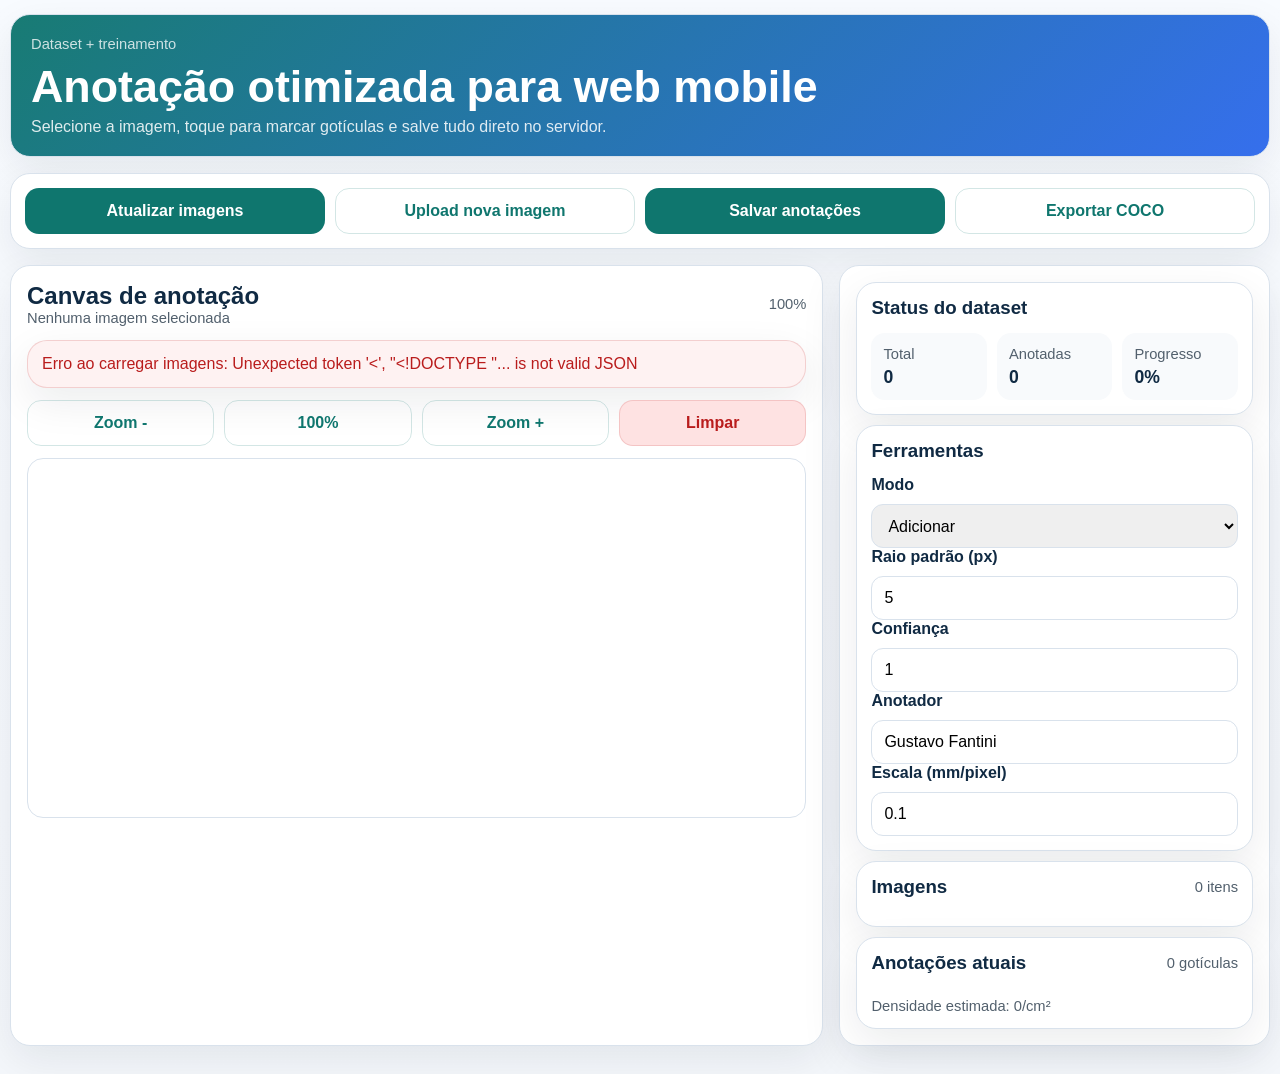
==== app/static/annotation.html @ 4b47e887 "chore: preparar siopa para deploy web mobile" ====
<!DOCTYPE html>
<html lang="pt-BR">
<head>
    <meta charset="UTF-8">
    <meta name="viewport" content="width=device-width, initial-scale=1, viewport-fit=cover">
    <meta name="theme-color" content="#0f766e">
    <title>Anotação de Dataset | SIOPA</title>
    <style>
        :root { --bg:#f4f7fb; --card:#fff; --line:#d9e2ec; --text:#102a43; --muted:#52606d; --primary:#0f766e; --accent:#2563eb; --ok:#166534; --bad:#b91c1c; }
        * { box-sizing:border-box; }
        body { margin:0; font-family:"Segoe UI",sans-serif; color:var(--text); background:linear-gradient(180deg,#f8fbff 0,var(--bg) 100%); }
        button,input,select,textarea { font:inherit; }
        .shell { width:min(1280px,calc(100% - 20px)); margin:0 auto; padding:14px 0 28px; }
        .hero,.toolbar,.viewer,.side,.card,.modal-card,.msg { background:var(--card); border:1px solid var(--line); border-radius:20px; box-shadow:0 14px 40px rgba(15,23,42,.08); }
        .hero { padding:20px; background:linear-gradient(135deg,rgba(15,118,110,.96),rgba(37,99,235,.92)); color:#fff; }
        .hero h1 { margin:8px 0 6px; font-size:clamp(1.8rem,4vw,2.8rem); }
        .hero p { margin:0; color:rgba(255,255,255,.86); }
        .toolbar { margin-top:16px; padding:14px; display:grid; gap:10px; grid-template-columns:repeat(auto-fit,minmax(150px,1fr)); }
        .layout { display:grid; gap:16px; grid-template-columns:minmax(0,1.7fr) minmax(320px,.9fr); margin-top:16px; }
        .viewer,.side { padding:16px; }
        .btn { min-height:46px; padding:11px 14px; border-radius:14px; border:1px solid transparent; cursor:pointer; font-weight:700; display:inline-flex; justify-content:center; align-items:center; }
        .primary { background:var(--primary); color:#fff; } .ghost { background:transparent; color:var(--primary); border-color:rgba(15,118,110,.18); } .danger { background:#fee2e2; color:var(--bad); border-color:rgba(185,28,28,.15); }
        .toolbar .btn { width:100%; }
        .heading { display:flex; justify-content:space-between; gap:10px; align-items:center; margin-bottom:14px; flex-wrap:wrap; }
        .heading h2,.card h3 { margin:0; }
        .hint { color:var(--muted); font-size:.92rem; }
        .canvas-wrap { width:100%; overflow:auto; border-radius:16px; border:1px solid var(--line); background:#fff; min-height:360px; display:flex; justify-content:center; align-items:flex-start; }
        canvas { display:block; max-width:none; touch-action:none; }
        .zoombar,.stats,.field,.images,.ann-list,.stack { display:grid; gap:10px; }
        .zoombar { grid-template-columns:repeat(4,minmax(0,1fr)); margin-bottom:12px; }
        .field label { font-weight:700; }
        .field input,.field select,.field textarea { width:100%; min-height:44px; padding:10px 12px; border-radius:12px; border:1px solid var(--line); }
        textarea { min-height:90px; resize:vertical; }
        .card { padding:14px; }
        .stats { grid-template-columns:repeat(3,minmax(0,1fr)); }
        .stat { padding:12px; border-radius:14px; background:#f8fafc; }
        .stat strong { display:block; font-size:1.1rem; margin-top:4px; }
        .images,.ann-list { max-height:260px; overflow:auto; }
        .row { padding:12px; border-radius:14px; background:#f8fafc; cursor:pointer; border:1px solid transparent; }
        .row.active { border-color:rgba(37,99,235,.28); background:#eff6ff; }
        .msg { display:none; margin-bottom:12px; padding:14px; }
        .msg.success { display:block; background:#f0fdf4; color:var(--ok); border-color:rgba(22,101,52,.16); }
        .msg.error { display:block; background:#fef2f2; color:var(--bad); border-color:rgba(185,28,28,.16); }
        .modal { position:fixed; inset:0; background:rgba(15,23,42,.45); display:none; align-items:center; justify-content:center; padding:16px; }
        .modal.open { display:flex; }
        .modal-card { width:min(520px,100%); padding:18px; }
        @media (max-width:980px) { .layout { grid-template-columns:1fr; } .stats { grid-template-columns:1fr 1fr; } }
        @media (max-width:640px) { .shell { width:min(100% - 12px,100%); } .stats,.zoombar { grid-template-columns:1fr 1fr; } .viewer,.side,.toolbar,.hero { border-radius:16px; } }
    </style>
</head>
<body>
    <main class="shell">
        <section class="hero">
            <span class="hint" style="color:rgba(255,255,255,.78)">Dataset + treinamento</span>
            <h1>Anotação otimizada para web mobile</h1>
            <p>Selecione a imagem, toque para marcar gotículas e salve tudo direto no servidor.</p>
        </section>

        <section class="toolbar">
            <button class="btn primary" type="button" id="reloadImagesBtn">Atualizar imagens</button>
            <button class="btn ghost" type="button" id="openUploadBtn">Upload nova imagem</button>
            <button class="btn primary" type="button" id="saveBtn">Salvar anotações</button>
            <button class="btn ghost" type="button" id="exportBtn">Exportar COCO</button>
        </section>

        <div class="layout">
            <section class="viewer">
                <div class="heading">
                    <div><h2>Canvas de anotação</h2><div class="hint" id="imageInfo">Nenhuma imagem selecionada</div></div>
                    <div class="hint" id="zoomLabel">100%</div>
                </div>
                <div id="messageBox" class="msg"></div>
                <div class="zoombar">
                    <button class="btn ghost" type="button" id="zoomOutBtn">Zoom -</button>
                    <button class="btn ghost" type="button" id="zoomResetBtn">100%</button>
                    <button class="btn ghost" type="button" id="zoomInBtn">Zoom +</button>
                    <button class="btn danger" type="button" id="clearBtn">Limpar</button>
                </div>
                <div class="canvas-wrap" id="canvasWrap">
                    <canvas id="annotationCanvas"></canvas>
                </div>
            </section>

            <aside class="side stack">
                <section class="card">
                    <div class="heading"><h3>Status do dataset</h3></div>
                    <div class="stats">
                        <div class="stat"><span class="hint">Total</span><strong id="totalImages">0</strong></div>
                        <div class="stat"><span class="hint">Anotadas</span><strong id="annotatedImages">0</strong></div>
                        <div class="stat"><span class="hint">Progresso</span><strong id="progressText">0%</strong></div>
                    </div>
                </section>

                <section class="card">
                    <div class="heading"><h3>Ferramentas</h3></div>
                    <div class="field"><label for="annotationMode">Modo</label><select id="annotationMode"><option value="add">Adicionar</option><option value="select">Selecionar</option><option value="delete">Excluir</option></select></div>
                    <div class="field"><label for="defaultRadius">Raio padrão (px)</label><input id="defaultRadius" type="number" min="1" max="50" value="5"></div>
                    <div class="field"><label for="confidenceValue">Confiança</label><input id="confidenceValue" type="number" min="0.1" max="1" step="0.1" value="1"></div>
                    <div class="field"><label for="annotatorName">Anotador</label><input id="annotatorName" type="text" value="Gustavo Fantini"></div>
                    <div class="field"><label for="pixelScale">Escala (mm/pixel)</label><input id="pixelScale" type="number" min="0.01" step="0.01" value="0.1"></div>
                </section>

                <section class="card">
                    <div class="heading"><h3>Imagens</h3><span class="hint" id="selectedImageCount">0 itens</span></div>
                    <div class="images" id="imageList"></div>
                </section>

                <section class="card">
                    <div class="heading"><h3>Anotações atuais</h3><span class="hint" id="annotationCount">0 gotículas</span></div>
                    <div class="ann-list" id="annotationList"></div>
                    <div class="hint" id="densityText" style="margin-top:10px">Densidade estimada: 0/cm²</div>
                </section>
            </aside>
        </div>
    </main>

    <div class="modal" id="uploadModal">
        <div class="modal-card">
            <div class="heading"><h3>Upload de imagem</h3><button class="btn ghost" type="button" id="closeUploadBtn">Fechar</button></div>
            <div class="field"><label for="uploadFile">Arquivo</label><input id="uploadFile" type="file" accept="image/*"></div>
            <div class="field"><label for="originalFilename">Nome original</label><input id="originalFilename" type="text" placeholder="Nome do arquivo"></div>
            <div class="field"><label for="uploadNotes">Notas</label><textarea id="uploadNotes" placeholder="Informações sobre a captura"></textarea></div>
            <div class="toolbar" style="margin-top:14px"><button class="btn primary" type="button" id="confirmUploadBtn">Enviar</button></div>
        </div>
    </div>

    <script>
        const appBase = window.location.pathname.replace(/\/static\/.*$/, '').replace(/\/$/, '');
        const apiBase = `${appBase}/api/v1`;
        const canvas = document.getElementById('annotationCanvas');
        const ctx = canvas.getContext('2d');
        const imageInfo = document.getElementById('imageInfo');
        const zoomLabel = document.getElementById('zoomLabel');
        const messageBox = document.getElementById('messageBox');
        const uploadModal = document.getElementById('uploadModal');
        const state = { images: [], currentImage: null, imageBitmap: null, annotations: [], scale: 1, selectedId: null };

        function showMessage(text, type='success') { messageBox.textContent = text; messageBox.className = `msg ${type}`; }
        function clearMessage() { messageBox.textContent = ''; messageBox.className = 'msg'; }
        async function fetchJson(url, options) { const response = await fetch(url, options); const data = await response.json(); if (!response.ok) throw new Error(data.detail || data.message || 'Falha na requisição'); return data; }
        function setZoom(value) { state.scale = Math.max(0.4, Math.min(4, value)); canvas.style.width = `${canvas.width * state.scale}px`; canvas.style.height = `${canvas.height * state.scale}px`; zoomLabel.textContent = `${Math.round(state.scale * 100)}%`; }
        function getCanvasPoint(event) { const rect = canvas.getBoundingClientRect(); return { x: ((event.clientX - rect.left) / rect.width) * canvas.width, y: ((event.clientY - rect.top) / rect.height) * canvas.height }; }
        function annotationAt(x, y) { return state.annotations.find((ann) => Math.hypot(ann.x - x, ann.y - y) <= ann.radius); }
        function renderStats() {
            const total = state.images.length;
            const annotated = state.images.filter((img) => img.is_annotated).length;
            const progress = total ? Math.round((annotated / total) * 100) : 0;
            document.getElementById('totalImages').textContent = total;
            document.getElementById('annotatedImages').textContent = annotated;
            document.getElementById('progressText').textContent = `${progress}%`;
            document.getElementById('selectedImageCount').textContent = `${total} itens`;
        }
        function renderImageList() {
            const list = document.getElementById('imageList');
            if (!state.images.length) { list.innerHTML = '<div class="row">Nenhuma imagem disponível.</div>'; return; }
            list.innerHTML = state.images.map((img) => `
                <div class="row ${state.currentImage?.id === img.id ? 'active' : ''}" data-id="${img.id}">
                    <strong>${img.original_filename}</strong>
                    <div class="hint">${img.size} • ${img.annotation_count || 0} gotículas • ${img.is_annotated ? 'anotada' : 'pendente'}</div>
                </div>`).join('');
            list.querySelectorAll('[data-id]').forEach((item) => item.addEventListener('click', () => selectImage(Number(item.dataset.id))));
        }
        function renderAnnotationList() {
            const list = document.getElementById('annotationList');
            document.getElementById('annotationCount').textContent = `${state.annotations.length} gotículas`;
            if (!state.annotations.length) { list.innerHTML = '<div class="row">Nenhuma anotação.</div>'; document.getElementById('densityText').textContent = 'Densidade estimada: 0/cm²'; return; }
            list.innerHTML = state.annotations.map((ann, index) => `
                <div class="row ${state.selectedId === ann.id ? 'active' : ''}" data-ann="${ann.id}">
                    <strong>Gotícula ${index + 1}</strong>
                    <div class="hint">(${Math.round(ann.x)}, ${Math.round(ann.y)}) • raio ${ann.radius}px • ${Math.round((ann.confidence || 1) * 100)}%</div>
                </div>`).join('');
            list.querySelectorAll('[data-ann]').forEach((item) => item.addEventListener('click', () => { state.selectedId = Number(item.dataset.ann); renderAnnotationList(); renderCanvas(); }));
            if (state.currentImage) {
                const scale = parseFloat(document.getElementById('pixelScale').value || '0.1');
                const areaCm2 = (state.currentImage.image_width * state.currentImage.image_height * scale * scale) / 100;
                const density = areaCm2 > 0 ? (state.annotations.length / areaCm2).toFixed(1) : '0.0';
                document.getElementById('densityText').textContent = `Densidade estimada: ${density}/cm²`;
            }
        }
        function renderCanvas() {
            ctx.clearRect(0, 0, canvas.width, canvas.height);
            if (!state.imageBitmap) return;
            ctx.drawImage(state.imageBitmap, 0, 0, canvas.width, canvas.height);
            state.annotations.forEach((ann, index) => {
                ctx.beginPath(); ctx.arc(ann.x, ann.y, ann.radius, 0, Math.PI * 2);
                ctx.strokeStyle = state.selectedId === ann.id ? '#f59e0b' : '#0f766e';
                ctx.lineWidth = state.selectedId === ann.id ? 3 : 2; ctx.stroke();
                ctx.beginPath(); ctx.arc(ann.x, ann.y, 2, 0, Math.PI * 2); ctx.fillStyle = ctx.strokeStyle; ctx.fill();
                ctx.fillStyle = '#102a43'; ctx.font = '12px Segoe UI'; ctx.fillText(String(index + 1), ann.x + ann.radius + 4, ann.y - 4);
            });
        }
        async function loadImages() {
            try {
                clearMessage();
                const data = await fetchJson(`${apiBase}/dataset/images`);
                state.images = data.images || [];
                renderImageList();
                renderStats();
            } catch (error) {
                showMessage(`Erro ao carregar imagens: ${error.message}`, 'error');
            }
        }
        async function selectImage(imageId) {
            try {
                clearMessage();
                state.currentImage = state.images.find((img) => img.id === imageId) || null;
                if (!state.currentImage) return;
                imageInfo.textContent = `${state.currentImage.original_filename} • ${state.currentImage.size}`;
                const image = new Image();
                image.onload = async () => {
                    state.imageBitmap = image;
                    canvas.width = image.width;
                    canvas.height = image.height;
                    setZoom(Math.min(1, (document.getElementById('canvasWrap').clientWidth - 12) / image.width || 1));
                    renderCanvas();
                };
                image.src = state.currentImage.file_url ? `${appBase}${state.currentImage.file_url}` : `${apiBase}/dataset/image/${imageId}`;
                const annData = await fetchJson(`${apiBase}/dataset/image/${imageId}/annotations`);
                state.annotations = (annData.annotations || []).map((ann) => ({ ...ann, id: ann.id || Date.now() + Math.random() }));
                state.selectedId = null;
                renderImageList();
                renderAnnotationList();
                renderCanvas();
            } catch (error) {
                showMessage(`Erro ao carregar imagem: ${error.message}`, 'error');
            }
        }
        function addAnnotation(x, y) {
            const radius = Number(document.getElementById('defaultRadius').value || 5);
            const confidence = Number(document.getElementById('confidenceValue').value || 1);
            state.annotations.push({ id: Date.now() + Math.random(), x, y, radius, confidence });
            renderAnnotationList();
            renderCanvas();
        }
        function clearAnnotations() { state.annotations = []; state.selectedId = null; renderAnnotationList(); renderCanvas(); }
        async function saveAnnotations() {
            if (!state.currentImage) { showMessage('Selecione uma imagem antes de salvar.', 'error'); return; }
            try {
                const annotator = encodeURIComponent(document.getElementById('annotatorName').value || 'system');
                const scale = parseFloat(document.getElementById('pixelScale').value || '0.1');
                const body = state.annotations.map((ann) => ({ x: ann.x, y: ann.y, radius: ann.radius, confidence: ann.confidence, diameter_mm: ann.radius * 2 * scale }));
                await fetchJson(`${apiBase}/dataset/image/${state.currentImage.id}/annotations?annotated_by=${annotator}`, { method:'POST', headers:{ 'Content-Type':'application/json' }, body:JSON.stringify(body) });
                showMessage('Anotações salvas com sucesso.');
                await loadImages();
                await selectImage(state.currentImage.id);
            } catch (error) {
                showMessage(`Erro ao salvar anotações: ${error.message}`, 'error');
            }
        }
        async function exportDataset() {
            try {
                const data = await fetchJson(`${apiBase}/dataset/export?format=coco`);
                const blob = new Blob([JSON.stringify(data, null, 2)], { type:'application/json' });
                const url = URL.createObjectURL(blob);
                const link = document.createElement('a');
                link.href = url; link.download = 'dataset_coco.json'; link.click(); URL.revokeObjectURL(url);
            } catch (error) {
                showMessage(`Erro ao exportar dataset: ${error.message}`, 'error');
            }
        }
        function handleCanvasPointer(event) {
            if (!state.currentImage || !state.imageBitmap) return;
            const mode = document.getElementById('annotationMode').value;
            const point = getCanvasPoint(event);
            const target = annotationAt(point.x, point.y);
            if (mode === 'add') addAnnotation(point.x, point.y);
            else if (mode === 'delete' && target) { state.annotations = state.annotations.filter((ann) => ann.id !== target.id); if (state.selectedId === target.id) state.selectedId = null; renderAnnotationList(); renderCanvas(); }
            else if (mode === 'select') { state.selectedId = target ? target.id : null; renderAnnotationList(); renderCanvas(); }
        }
        function openUploadModal() { uploadModal.classList.add('open'); }
        function closeUploadModal() { uploadModal.classList.remove('open'); }
        async function performUpload() {
            try {
                const file = document.getElementById('uploadFile').files[0];
                if (!file) { showMessage('Selecione um arquivo para upload.', 'error'); return; }
                const formData = new FormData();
                formData.append('file', file);
                formData.append('original_filename', document.getElementById('originalFilename').value || file.name);
                formData.append('notes', document.getElementById('uploadNotes').value);
                formData.append('uploaded_by', document.getElementById('annotatorName').value || 'system');
                await fetchJson(`${apiBase}/dataset/upload`, { method:'POST', body:formData });
                closeUploadModal();
                showMessage('Imagem enviada com sucesso.');
                await loadImages();
            } catch (error) {
                showMessage(`Erro no upload: ${error.message}`, 'error');
            }
        }

        canvas.addEventListener('pointerdown', handleCanvasPointer);
        document.getElementById('reloadImagesBtn').addEventListener('click', loadImages);
        document.getElementById('saveBtn').addEventListener('click', saveAnnotations);
        document.getElementById('exportBtn').addEventListener('click', exportDataset);
        document.getElementById('openUploadBtn').addEventListener('click', openUploadModal);
        document.getElementById('closeUploadBtn').addEventListener('click', closeUploadModal);
        document.getElementById('confirmUploadBtn').addEventListener('click', performUpload);
        document.getElementById('zoomOutBtn').addEventListener('click', () => setZoom(state.scale / 1.2));
        document.getElementById('zoomResetBtn').addEventListener('click', () => setZoom(1));
        document.getElementById('zoomInBtn').addEventListener('click', () => setZoom(state.scale * 1.2));
        document.getElementById('clearBtn').addEventListener('click', clearAnnotations);
        loadImages();
    </script>
</body>
</html>
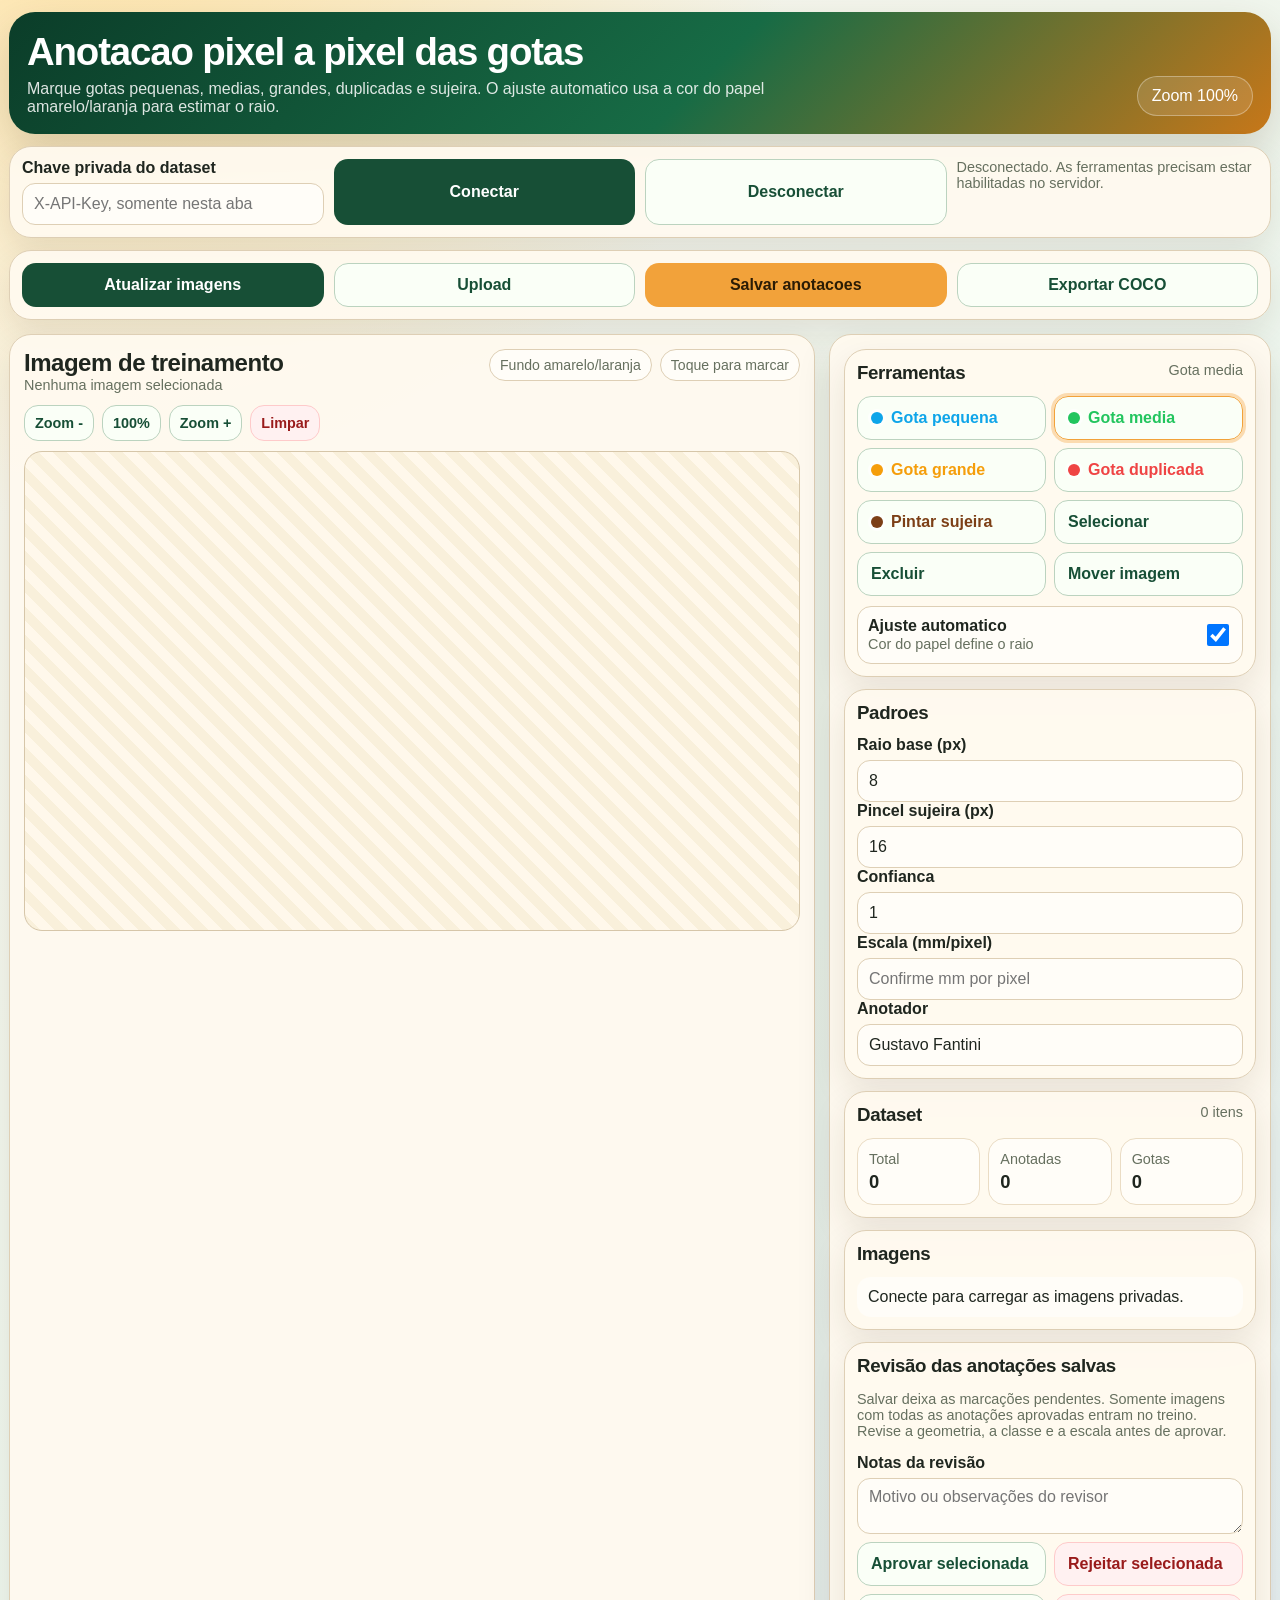
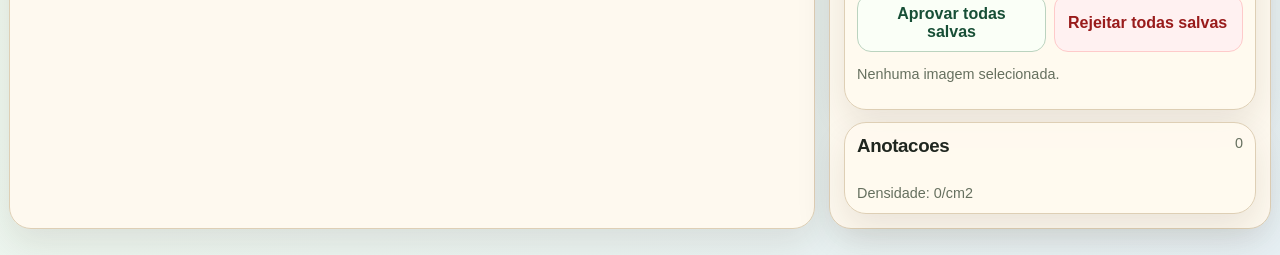
==== commit 16628c75: "feat: implement Android offline analysis and environmental sync Add a shared local image engine, exp" ====
--- a/app/static/annotation.html
+++ b/app/static/annotation.html
@@ -1,304 +1,316 @@
-<!DOCTYPE html>
+﻿<!DOCTYPE html>
 <html lang="pt-BR">
 <head>
-    <meta charset="UTF-8">
-    <meta name="viewport" content="width=device-width, initial-scale=1, viewport-fit=cover">
-    <meta name="theme-color" content="#0f766e">
-    <title>Anotação de Dataset | SIOPA</title>
-    <style>
-        :root { --bg:#f4f7fb; --card:#fff; --line:#d9e2ec; --text:#102a43; --muted:#52606d; --primary:#0f766e; --accent:#2563eb; --ok:#166534; --bad:#b91c1c; }
-        * { box-sizing:border-box; }
-        body { margin:0; font-family:"Segoe UI",sans-serif; color:var(--text); background:linear-gradient(180deg,#f8fbff 0,var(--bg) 100%); }
-        button,input,select,textarea { font:inherit; }
-        .shell { width:min(1280px,calc(100% - 20px)); margin:0 auto; padding:14px 0 28px; }
-        .hero,.toolbar,.viewer,.side,.card,.modal-card,.msg { background:var(--card); border:1px solid var(--line); border-radius:20px; box-shadow:0 14px 40px rgba(15,23,42,.08); }
-        .hero { padding:20px; background:linear-gradient(135deg,rgba(15,118,110,.96),rgba(37,99,235,.92)); color:#fff; }
-        .hero h1 { margin:8px 0 6px; font-size:clamp(1.8rem,4vw,2.8rem); }
-        .hero p { margin:0; color:rgba(255,255,255,.86); }
-        .toolbar { margin-top:16px; padding:14px; display:grid; gap:10px; grid-template-columns:repeat(auto-fit,minmax(150px,1fr)); }
-        .layout { display:grid; gap:16px; grid-template-columns:minmax(0,1.7fr) minmax(320px,.9fr); margin-top:16px; }
-        .viewer,.side { padding:16px; }
-        .btn { min-height:46px; padding:11px 14px; border-radius:14px; border:1px solid transparent; cursor:pointer; font-weight:700; display:inline-flex; justify-content:center; align-items:center; }
-        .primary { background:var(--primary); color:#fff; } .ghost { background:transparent; color:var(--primary); border-color:rgba(15,118,110,.18); } .danger { background:#fee2e2; color:var(--bad); border-color:rgba(185,28,28,.15); }
-        .toolbar .btn { width:100%; }
-        .heading { display:flex; justify-content:space-between; gap:10px; align-items:center; margin-bottom:14px; flex-wrap:wrap; }
-        .heading h2,.card h3 { margin:0; }
-        .hint { color:var(--muted); font-size:.92rem; }
-        .canvas-wrap { width:100%; overflow:auto; border-radius:16px; border:1px solid var(--line); background:#fff; min-height:360px; display:flex; justify-content:center; align-items:flex-start; }
-        canvas { display:block; max-width:none; touch-action:none; }
-        .zoombar,.stats,.field,.images,.ann-list,.stack { display:grid; gap:10px; }
-        .zoombar { grid-template-columns:repeat(4,minmax(0,1fr)); margin-bottom:12px; }
-        .field label { font-weight:700; }
-        .field input,.field select,.field textarea { width:100%; min-height:44px; padding:10px 12px; border-radius:12px; border:1px solid var(--line); }
-        textarea { min-height:90px; resize:vertical; }
-        .card { padding:14px; }
-        .stats { grid-template-columns:repeat(3,minmax(0,1fr)); }
-        .stat { padding:12px; border-radius:14px; background:#f8fafc; }
-        .stat strong { display:block; font-size:1.1rem; margin-top:4px; }
-        .images,.ann-list { max-height:260px; overflow:auto; }
-        .row { padding:12px; border-radius:14px; background:#f8fafc; cursor:pointer; border:1px solid transparent; }
-        .row.active { border-color:rgba(37,99,235,.28); background:#eff6ff; }
-        .msg { display:none; margin-bottom:12px; padding:14px; }
-        .msg.success { display:block; background:#f0fdf4; color:var(--ok); border-color:rgba(22,101,52,.16); }
-        .msg.error { display:block; background:#fef2f2; color:var(--bad); border-color:rgba(185,28,28,.16); }
-        .modal { position:fixed; inset:0; background:rgba(15,23,42,.45); display:none; align-items:center; justify-content:center; padding:16px; }
-        .modal.open { display:flex; }
-        .modal-card { width:min(520px,100%); padding:18px; }
-        @media (max-width:980px) { .layout { grid-template-columns:1fr; } .stats { grid-template-columns:1fr 1fr; } }
-        @media (max-width:640px) { .shell { width:min(100% - 12px,100%); } .stats,.zoombar { grid-template-columns:1fr 1fr; } .viewer,.side,.toolbar,.hero { border-radius:16px; } }
-    </style>
+  <meta charset="UTF-8">
+  <meta name="viewport" content="width=device-width, initial-scale=1, viewport-fit=cover">
+  <meta name="theme-color" content="#174f36">
+  <title>Anotacoes de gotas | SIOPA</title>
+  <style>
+    :root{--bg:#f5efe2;--ink:#1f261f;--muted:#66705f;--card:#fffaf0;--line:#decfb5;--leaf:#174f36;--sun:#f2a23a;--small:#0ea5e9;--medium:#22c55e;--large:#f59e0b;--double:#ef4444;--dirt:#7c3f16}
+    *{box-sizing:border-box} body{margin:0;color:var(--ink);font-family:"Bahnschrift","Trebuchet MS",sans-serif;background:radial-gradient(circle at 8% -10%,#ffe2a0 0,transparent 30%),linear-gradient(135deg,#fbf6eb 0,#edf6ee 55%,#e7f0f4 100%)}
+    button,input,select,textarea{font:inherit}.shell{width:min(1420px,calc(100% - 18px));margin:auto;padding:12px 0 26px}
+    .hero{display:grid;gap:12px;grid-template-columns:minmax(0,1fr) auto;align-items:end;padding:18px;color:#fff;border-radius:26px;background:linear-gradient(135deg,#0b3d29,#176b45 55%,#c77719);box-shadow:0 18px 44px rgba(61,43,12,.18)}
+    .hero h1{margin:0;font-size:clamp(1.5rem,3vw,2.5rem);letter-spacing:-.03em}.hero p{margin:6px 0 0;color:rgba(255,255,255,.86);max-width:800px}.badge{padding:10px 14px;border:1px solid rgba(255,255,255,.32);border-radius:999px;background:rgba(255,255,255,.12);white-space:nowrap}
+    .toolbar,.viewer,.panel,.card,.modal-card{background:rgba(255,250,240,.94);border:1px solid var(--line);border-radius:22px;box-shadow:0 14px 34px rgba(57,43,16,.10)}
+    .toolbar{margin-top:12px;padding:12px;display:grid;gap:10px;grid-template-columns:repeat(4,minmax(130px,1fr))}.workspace{display:grid;grid-template-columns:minmax(0,1.55fr) minmax(340px,.85fr);gap:14px;margin-top:14px}.viewer,.panel{padding:14px}.panel{display:grid;gap:12px;align-content:start}
+    .head{display:flex;justify-content:space-between;gap:10px;align-items:flex-start;flex-wrap:wrap;margin-bottom:12px}h2,h3{margin:0;letter-spacing:-.02em}.hint{color:var(--muted);font-size:.9rem}
+    .btn{min-height:44px;border:1px solid transparent;border-radius:14px;padding:10px 13px;cursor:pointer;font-weight:800;display:inline-flex;align-items:center;justify-content:center;gap:8px}.primary{background:var(--leaf);color:#fff}.accent{background:var(--sun);color:#2b1c05}.ghost{color:var(--leaf);border-color:#bbd3bf;background:#fafff7}.danger{color:#991b1b;border-color:#fecaca;background:#fff1f1}.btn.active{outline:3px solid rgba(242,162,58,.35);border-color:var(--sun)}.small{min-height:36px;padding:8px 10px;font-size:.9rem}
+    .field{display:grid;gap:6px}.field label{font-weight:800}.field input,.field textarea{width:100%;min-height:42px;border:1px solid var(--line);border-radius:13px;padding:9px 11px;background:#fffdf8;color:var(--ink)}textarea{min-height:82px;resize:vertical}
+    .canvas-shell{position:relative;overflow:auto;border:1px solid #d6c6a9;border-radius:18px;min-height:480px;max-height:72vh;background:linear-gradient(45deg,#f9f0db 25%,#fff8eb 25%,#fff8eb 50%,#f9f0db 50%,#f9f0db 75%,#fff8eb 75%);background-size:28px 28px}canvas{display:block;max-width:none;touch-action:none}
+    .tool-grid{display:grid;grid-template-columns:repeat(2,minmax(0,1fr));gap:8px}.tool-grid .btn{justify-content:flex-start}.dot{width:12px;height:12px;border-radius:999px;background:currentColor;box-shadow:0 0 0 3px rgba(255,255,255,.7)}
+    .chips{display:flex;gap:8px;flex-wrap:wrap}.chip{border:1px solid var(--line);border-radius:999px;padding:7px 10px;background:#fffdf8;color:var(--muted);font-size:.88rem}.stats{display:grid;grid-template-columns:repeat(3,minmax(0,1fr));gap:8px}.stat{padding:11px;border-radius:16px;border:1px solid #eadcc4;background:#fffdf8}.stat strong{display:block;margin-top:3px;font-size:1.15rem}
+    .list{display:grid;gap:8px;max-height:280px;overflow:auto}.row{padding:10px;border:1px solid transparent;border-radius:14px;background:#fffdf8;cursor:pointer}.row.active{border-color:#e2a435;background:#fff3d8}
+    .msg{display:none;margin:0 0 12px;padding:12px;border-radius:14px;border:1px solid}.msg.success{display:block;color:#14532d;background:#f0fdf4;border-color:#bbf7d0}.msg.error{display:block;color:#991b1b;background:#fff1f1;border-color:#fecaca}.toggle{display:flex;align-items:center;justify-content:space-between;gap:10px;padding:10px;border:1px solid var(--line);border-radius:14px;background:#fffdf8}.toggle input{width:22px;height:22px}
+    .modal{position:fixed;inset:0;display:none;align-items:center;justify-content:center;padding:14px;background:rgba(24,30,24,.46);z-index:20}.modal.open{display:flex}.modal-card{width:min(560px,100%);padding:16px}
+    @media(max-width:1040px){.workspace{grid-template-columns:1fr}.canvas-shell{max-height:none}}@media(max-width:700px){.shell{width:min(100% - 10px,100%)}.hero{grid-template-columns:1fr;border-radius:18px}.toolbar{grid-template-columns:1fr 1fr}.stats{grid-template-columns:1fr 1fr}.tool-grid{grid-template-columns:1fr}.viewer,.panel,.toolbar{border-radius:18px}}
+  </style>
 </head>
 <body>
-    <main class="shell">
-        <section class="hero">
-            <span class="hint" style="color:rgba(255,255,255,.78)">Dataset + treinamento</span>
-            <h1>Anotação otimizada para web mobile</h1>
-            <p>Selecione a imagem, toque para marcar gotículas e salve tudo direto no servidor.</p>
+  <main class="shell">
+    <section class="hero">
+      <div><h1>Anotacao pixel a pixel das gotas</h1><p>Marque gotas pequenas, medias, grandes, duplicadas e sujeira. O ajuste automatico usa a cor do papel amarelo/laranja para estimar o raio.</p></div>
+      <span class="badge" id="zoomLabel">Zoom 100%</span>
+    </section>
+    <section class="toolbar" aria-label="Acesso privado ao dataset">
+      <div class="field"><label for="adminApiKey">Chave privada do dataset</label><input id="adminApiKey" type="password" autocomplete="off" placeholder="X-API-Key, somente nesta aba"></div>
+      <button class="btn primary" id="connectBtn" type="button">Conectar</button>
+      <button class="btn ghost" id="disconnectBtn" type="button" disabled>Desconectar</button>
+      <div class="hint" id="connectionStatus" role="status" aria-live="polite">Desconectado. As ferramentas precisam estar habilitadas no servidor.</div>
+    </section>
+    <section class="toolbar">
+      <button class="btn primary" id="reloadImagesBtn" type="button">Atualizar imagens</button>
+      <button class="btn ghost" id="openUploadBtn" type="button">Upload</button>
+      <button class="btn accent" id="saveBtn" type="button">Salvar anotacoes</button>
+      <button class="btn ghost" id="exportBtn" type="button">Exportar COCO</button>
+    </section>
+    <div class="workspace">
+      <section class="viewer">
+        <div class="head"><div><h2>Imagem de treinamento</h2><div class="hint" id="imageInfo">Nenhuma imagem selecionada</div></div><div class="chips"><span class="chip">Fundo amarelo/laranja</span><span class="chip" id="pointHint">Toque para marcar</span></div></div>
+        <div id="messageBox" class="msg"></div>
+        <div class="chips" style="margin-bottom:10px"><button class="btn small ghost" id="zoomOutBtn" type="button">Zoom -</button><button class="btn small ghost" id="zoomResetBtn" type="button">100%</button><button class="btn small ghost" id="zoomInBtn" type="button">Zoom +</button><button class="btn small danger" id="clearBtn" type="button">Limpar</button></div>
+        <div class="canvas-shell" id="canvasWrap"><canvas id="annotationCanvas"></canvas></div>
+        <canvas id="sourceCanvas" style="display:none"></canvas>
+      </section>
+      <aside class="panel">
+        <section class="card" style="padding:12px">
+          <div class="head"><h3>Ferramentas</h3><span class="hint" id="activeToolLabel">Gota media</span></div>
+          <div class="tool-grid" id="toolGrid">
+            <button class="btn ghost" data-tool="droplet_small" type="button" style="color:var(--small)"><span class="dot"></span>Gota pequena</button>
+            <button class="btn ghost active" data-tool="droplet_medium" type="button" style="color:var(--medium)"><span class="dot"></span>Gota media</button>
+            <button class="btn ghost" data-tool="droplet_large" type="button" style="color:var(--large)"><span class="dot"></span>Gota grande</button>
+            <button class="btn ghost" data-tool="droplet_duplicate" type="button" style="color:var(--double)"><span class="dot"></span>Gota duplicada</button>
+            <button class="btn ghost" data-tool="dirt" type="button" style="color:var(--dirt)"><span class="dot"></span>Pintar sujeira</button>
+            <button class="btn ghost" data-tool="select" type="button">Selecionar</button>
+            <button class="btn ghost" data-tool="delete" type="button">Excluir</button>
+            <button class="btn ghost" data-tool="pan" type="button">Mover imagem</button>
+          </div>
+          <div class="toggle" style="margin-top:10px"><span><strong>Ajuste automatico</strong><br><span class="hint">Cor do papel define o raio</span></span><input id="autoAdjust" type="checkbox" checked></div>
         </section>
-
-        <section class="toolbar">
-            <button class="btn primary" type="button" id="reloadImagesBtn">Atualizar imagens</button>
-            <button class="btn ghost" type="button" id="openUploadBtn">Upload nova imagem</button>
-            <button class="btn primary" type="button" id="saveBtn">Salvar anotações</button>
-            <button class="btn ghost" type="button" id="exportBtn">Exportar COCO</button>
+        <section class="card" style="padding:12px">
+          <div class="head"><h3>Padroes</h3></div>
+          <div class="field"><label for="presetRadius">Raio base (px)</label><input id="presetRadius" type="number" min="1" max="80" value="8"></div>
+          <div class="field"><label for="brushRadius">Pincel sujeira (px)</label><input id="brushRadius" type="number" min="3" max="90" value="16"></div>
+          <div class="field"><label for="confidenceValue">Confianca</label><input id="confidenceValue" type="number" min="0" max="1" step="0.05" value="1"></div>
+          <div class="field"><label for="pixelScale">Escala (mm/pixel)</label><input id="pixelScale" type="number" min="0.000001" step="any" placeholder="Confirme mm por pixel"></div>
+          <div class="field"><label for="annotatorName">Anotador</label><input id="annotatorName" type="text" value="Gustavo Fantini"></div>
         </section>
-
-        <div class="layout">
-            <section class="viewer">
-                <div class="heading">
-                    <div><h2>Canvas de anotação</h2><div class="hint" id="imageInfo">Nenhuma imagem selecionada</div></div>
-                    <div class="hint" id="zoomLabel">100%</div>
-                </div>
-                <div id="messageBox" class="msg"></div>
-                <div class="zoombar">
-                    <button class="btn ghost" type="button" id="zoomOutBtn">Zoom -</button>
-                    <button class="btn ghost" type="button" id="zoomResetBtn">100%</button>
-                    <button class="btn ghost" type="button" id="zoomInBtn">Zoom +</button>
-                    <button class="btn danger" type="button" id="clearBtn">Limpar</button>
-                </div>
-                <div class="canvas-wrap" id="canvasWrap">
-                    <canvas id="annotationCanvas"></canvas>
-                </div>
-            </section>
-
-            <aside class="side stack">
-                <section class="card">
-                    <div class="heading"><h3>Status do dataset</h3></div>
-                    <div class="stats">
-                        <div class="stat"><span class="hint">Total</span><strong id="totalImages">0</strong></div>
-                        <div class="stat"><span class="hint">Anotadas</span><strong id="annotatedImages">0</strong></div>
-                        <div class="stat"><span class="hint">Progresso</span><strong id="progressText">0%</strong></div>
-                    </div>
-                </section>
-
-                <section class="card">
-                    <div class="heading"><h3>Ferramentas</h3></div>
-                    <div class="field"><label for="annotationMode">Modo</label><select id="annotationMode"><option value="add">Adicionar</option><option value="select">Selecionar</option><option value="delete">Excluir</option></select></div>
-                    <div class="field"><label for="defaultRadius">Raio padrão (px)</label><input id="defaultRadius" type="number" min="1" max="50" value="5"></div>
-                    <div class="field"><label for="confidenceValue">Confiança</label><input id="confidenceValue" type="number" min="0.1" max="1" step="0.1" value="1"></div>
-                    <div class="field"><label for="annotatorName">Anotador</label><input id="annotatorName" type="text" value="Gustavo Fantini"></div>
-                    <div class="field"><label for="pixelScale">Escala (mm/pixel)</label><input id="pixelScale" type="number" min="0.01" step="0.01" value="0.1"></div>
-                </section>
-
-                <section class="card">
-                    <div class="heading"><h3>Imagens</h3><span class="hint" id="selectedImageCount">0 itens</span></div>
-                    <div class="images" id="imageList"></div>
-                </section>
-
-                <section class="card">
-                    <div class="heading"><h3>Anotações atuais</h3><span class="hint" id="annotationCount">0 gotículas</span></div>
-                    <div class="ann-list" id="annotationList"></div>
-                    <div class="hint" id="densityText" style="margin-top:10px">Densidade estimada: 0/cm²</div>
-                </section>
-            </aside>
-        </div>
-    </main>
-
-    <div class="modal" id="uploadModal">
-        <div class="modal-card">
-            <div class="heading"><h3>Upload de imagem</h3><button class="btn ghost" type="button" id="closeUploadBtn">Fechar</button></div>
-            <div class="field"><label for="uploadFile">Arquivo</label><input id="uploadFile" type="file" accept="image/*"></div>
-            <div class="field"><label for="originalFilename">Nome original</label><input id="originalFilename" type="text" placeholder="Nome do arquivo"></div>
-            <div class="field"><label for="uploadNotes">Notas</label><textarea id="uploadNotes" placeholder="Informações sobre a captura"></textarea></div>
-            <div class="toolbar" style="margin-top:14px"><button class="btn primary" type="button" id="confirmUploadBtn">Enviar</button></div>
-        </div>
+        <section class="card" style="padding:12px">
+          <div class="head"><h3>Dataset</h3><span class="hint" id="selectedImageCount">0 itens</span></div>
+          <div class="stats"><div class="stat"><span class="hint">Total</span><strong id="totalImages">0</strong></div><div class="stat"><span class="hint">Anotadas</span><strong id="annotatedImages">0</strong></div><div class="stat"><span class="hint">Gotas</span><strong id="dropletCount">0</strong></div></div>
+        </section>
+        <section class="card" style="padding:12px"><div class="head"><h3>Imagens</h3></div><div class="list" id="imageList"></div></section>
+        <section class="card" style="padding:12px">
+          <h3>Revisão das anotações salvas</h3>
+          <p class="hint">Salvar deixa as marcações pendentes. Somente imagens com todas as anotações aprovadas entram no treino. Revise a geometria, a classe e a escala antes de aprovar.</p>
+          <div class="field"><label for="reviewNotes">Notas da revisão</label><textarea id="reviewNotes" placeholder="Motivo ou observações do revisor"></textarea></div>
+          <div class="tool-grid" style="margin-top:8px">
+            <button class="btn ghost" id="approveSelectedBtn" type="button">Aprovar selecionada</button>
+            <button class="btn danger" id="rejectSelectedBtn" type="button">Rejeitar selecionada</button>
+            <button class="btn ghost" id="approveAllBtn" type="button">Aprovar todas salvas</button>
+            <button class="btn danger" id="rejectAllBtn" type="button">Rejeitar todas salvas</button>
+          </div><p class="hint" id="reviewStatus">Nenhuma imagem selecionada.</p>
+        </section>
+        <section class="card" style="padding:12px"><div class="head"><h3>Anotacoes</h3><span class="hint" id="annotationCount">0</span></div><div class="chips" id="typeSummary" style="margin-bottom:8px"></div><div class="list" id="annotationList"></div><div class="hint" id="densityText" style="margin-top:8px">Densidade: 0/cm2</div></section>
+      </aside>
     </div>
-
-    <script>
-        const appBase = window.location.pathname.replace(/\/static\/.*$/, '').replace(/\/$/, '');
-        const apiBase = `${appBase}/api/v1`;
-        const canvas = document.getElementById('annotationCanvas');
-        const ctx = canvas.getContext('2d');
-        const imageInfo = document.getElementById('imageInfo');
-        const zoomLabel = document.getElementById('zoomLabel');
-        const messageBox = document.getElementById('messageBox');
-        const uploadModal = document.getElementById('uploadModal');
-        const state = { images: [], currentImage: null, imageBitmap: null, annotations: [], scale: 1, selectedId: null };
-
-        function showMessage(text, type='success') { messageBox.textContent = text; messageBox.className = `msg ${type}`; }
-        function clearMessage() { messageBox.textContent = ''; messageBox.className = 'msg'; }
-        async function fetchJson(url, options) { const response = await fetch(url, options); const data = await response.json(); if (!response.ok) throw new Error(data.detail || data.message || 'Falha na requisição'); return data; }
-        function setZoom(value) { state.scale = Math.max(0.4, Math.min(4, value)); canvas.style.width = `${canvas.width * state.scale}px`; canvas.style.height = `${canvas.height * state.scale}px`; zoomLabel.textContent = `${Math.round(state.scale * 100)}%`; }
-        function getCanvasPoint(event) { const rect = canvas.getBoundingClientRect(); return { x: ((event.clientX - rect.left) / rect.width) * canvas.width, y: ((event.clientY - rect.top) / rect.height) * canvas.height }; }
-        function annotationAt(x, y) { return state.annotations.find((ann) => Math.hypot(ann.x - x, ann.y - y) <= ann.radius); }
-        function renderStats() {
-            const total = state.images.length;
-            const annotated = state.images.filter((img) => img.is_annotated).length;
-            const progress = total ? Math.round((annotated / total) * 100) : 0;
-            document.getElementById('totalImages').textContent = total;
-            document.getElementById('annotatedImages').textContent = annotated;
-            document.getElementById('progressText').textContent = `${progress}%`;
-            document.getElementById('selectedImageCount').textContent = `${total} itens`;
+  </main>
+  <div class="modal" id="uploadModal"><div class="modal-card"><div class="head"><h3>Upload para treinamento</h3><button class="btn ghost" type="button" id="closeUploadBtn">Fechar</button></div><div class="field"><label for="uploadFile">Arquivo</label><input id="uploadFile" type="file" accept="image/*"></div><div class="field"><label for="originalFilename">Nome original</label><input id="originalFilename" type="text" placeholder="Nome do arquivo"></div><div class="field"><label for="uploadNotes">Notas</label><textarea id="uploadNotes" placeholder="Ex.: papel amarelo, bico, pressao, cultura"></textarea></div><div class="chips" style="margin-top:12px"><button class="btn primary" id="confirmUploadBtn" type="button">Enviar imagem</button></div></div></div>
+  <script>
+    const appBase=window.location.pathname.replace(/\/static\/.*$/,'').replace(/\/$/,'');
+    const apiBase=`${appBase}/api/v1`,canvas=document.getElementById('annotationCanvas'),ctx=canvas.getContext('2d'),sourceCanvas=document.getElementById('sourceCanvas'),sourceCtx=sourceCanvas.getContext('2d',{willReadFrequently:true}),canvasWrap=document.getElementById('canvasWrap'),messageBox=document.getElementById('messageBox'),uploadModal=document.getElementById('uploadModal');
+    const TOOLS={droplet_small:{label:'Gota pequena',type:'droplet',size:'small',radius:4,min:2,max:7,color:'#0ea5e9'},droplet_medium:{label:'Gota media',type:'droplet',size:'medium',radius:8,min:5,max:13,color:'#22c55e'},droplet_large:{label:'Gota grande',type:'droplet',size:'large',radius:16,min:10,max:32,color:'#f59e0b'},droplet_duplicate:{label:'Gota duplicada',type:'droplet_duplicate',size:null,radius:12,min:5,max:36,color:'#ef4444'},dirt:{label:'Sujeira',type:'dirt',size:null,radius:16,min:4,max:90,color:'#7c3f16'},select:{label:'Selecionar',color:'#256d85'},delete:{label:'Excluir',color:'#991b1b'},pan:{label:'Mover imagem',color:'#1f261f'}};
+    const state={images:[],currentImage:null,image:null,annotations:[],selectedId:null,scale:1,tool:'droplet_medium',drawing:false,panStart:null,lastBrush:null,adminKey:'',connected:false,dirty:false,imageUrl:null,requestId:0,busy:false};
+    const clamp=(v,min,max)=>Math.max(min,Math.min(max,v)); const median=values=>{const s=values.filter(Number.isFinite).sort((a,b)=>a-b);return s.length?s[Math.floor(s.length/2)]:0};
+    function showMessage(text,type='success'){messageBox.textContent=text;messageBox.className=`msg ${type}`} function clearMessage(){messageBox.textContent='';messageBox.className='msg'}
+    async function authFetch(url, options={}) {
+      if (!state.adminKey) throw new Error('Conecte com a chave privada antes de acessar o dataset.');
+      const headers = new Headers(options.headers || {});
+      headers.set('X-API-Key', state.adminKey);
+      return fetch(url, {...options, headers, cache:'no-store', credentials:'same-origin', redirect:'error'});
+    }
+    async function fetchJson(url, options={}) {
+      const response = await authFetch(url, options);
+      const text = await response.text();
+      let data = {};
+      try { data = text ? JSON.parse(text) : {}; } catch (_) { throw new Error(`Resposta inválida do servidor (${response.status}).`); }
+      if (!response.ok) {
+        const detail = data.detail || data.message || `Falha na requisição (${response.status}).`;
+        throw new Error(typeof detail === 'string' ? detail : JSON.stringify(detail));
+      }
+      return data;
+    }
+    function updateAccess() {
+      ['reloadImagesBtn','openUploadBtn','saveBtn','exportBtn','confirmUploadBtn','approveSelectedBtn','rejectSelectedBtn','approveAllBtn','rejectAllBtn'].forEach(id => {
+        document.getElementById(id).disabled = !state.connected || state.busy;
+      });
+      document.getElementById('disconnectBtn').disabled = !state.connected || state.busy;
+      document.querySelectorAll('#imageList button,#annotationList button').forEach(button=>button.disabled=state.busy);
+    }
+    async function connectDataset() {
+      if(state.dirty && !confirm('Descartar alterações locais e reconectar?'))return;
+      const button = document.getElementById('connectBtn');
+      const key = document.getElementById('adminApiKey').value.trim();
+      if (!key) { showMessage('Informe a chave privada do dataset.','error'); return; }
+      state.adminKey = key;
+      document.getElementById('adminApiKey').value = '';
+      button.disabled = true; button.textContent = 'Conectando…';
+      try {
+        await loadImages(); state.connected = true; renderImageList(); updateAccess();
+        document.getElementById('connectionStatus').textContent = 'Conectado. Chave mantida somente na memória desta aba.';
+        showMessage('Acesso privado conectado. Selecione uma imagem para anotar ou revisar.');
+      } catch (error) {
+        disconnectDataset(); showMessage(error.message,'error');
+      } finally { button.disabled = false; button.textContent = 'Conectar'; }
+    }
+    function disconnectDataset() {
+      state.adminKey = ''; state.connected = false; state.images = []; state.annotations = [];
+      state.currentImage = null; state.image = null; state.selectedId = null; state.dirty = false; state.requestId++;
+      if (state.imageUrl) URL.revokeObjectURL(state.imageUrl);
+      state.imageUrl = null;
+      document.getElementById('adminApiKey').value = '';
+      document.getElementById('pixelScale').value = '';
+      document.getElementById('imageInfo').textContent = 'Nenhuma imagem selecionada';
+      document.getElementById('connectionStatus').textContent = 'Desconectado. A chave foi descartada.';
+      renderImageList(); renderAnnotationList(); renderCanvas(); updateAccess();
+    }
+    function setZoom(v){state.scale=clamp(v,.25,6);canvas.style.width=`${canvas.width*state.scale}px`;canvas.style.height=`${canvas.height*state.scale}px`;document.getElementById('zoomLabel').textContent=`Zoom ${Math.round(state.scale*100)}%`}
+    function getCanvasPoint(e){const r=canvas.getBoundingClientRect();return{x:((e.clientX-r.left)/r.width)*canvas.width,y:((e.clientY-r.top)/r.height)*canvas.height}}
+    function annotationAt(x,y){for(let i=state.annotations.length-1;i>=0;i--){const a=state.annotations[i];if(Math.hypot(a.x-x,a.y-y)<=Math.max(a.radius,8))return a}return null}
+    function currentTool(){return TOOLS[state.tool]||TOOLS.droplet_medium} function selectTool(name){state.tool=name;document.querySelectorAll('[data-tool]').forEach(b=>b.classList.toggle('active',b.dataset.tool===name));document.getElementById('activeToolLabel').textContent=currentTool().label;if(TOOLS[name]?.radius)document.getElementById('presetRadius').value=TOOLS[name].radius}
+    function className(a){if(a.annotation_type==='dirt')return'Sujeira';if(a.annotation_type==='droplet_duplicate')return'Duplicada';return`Gota ${{small:'Pequena',medium:'Media',large:'Grande'}[a.droplet_size_class]||'Media'}`}
+    function colorFor(a){if(a.annotation_type==='dirt')return TOOLS.dirt.color;if(a.annotation_type==='droplet_duplicate')return TOOLS.droplet_duplicate.color;return TOOLS[`droplet_${a.droplet_size_class||'medium'}`]?.color||TOOLS.droplet_medium.color}
+    function renderCanvas(){ctx.clearRect(0,0,canvas.width,canvas.height);if(!state.image)return;ctx.drawImage(state.image,0,0,canvas.width,canvas.height);state.annotations.forEach((a,i)=>{const c=colorFor(a);ctx.save();ctx.globalAlpha=a.annotation_type==='dirt'?0.28:0.95;ctx.beginPath();ctx.arc(a.x,a.y,a.radius,0,Math.PI*2);if(a.annotation_type==='dirt'){ctx.fillStyle=c;ctx.fill()}ctx.strokeStyle=state.selectedId===a.id?'#111827':c;ctx.lineWidth=state.selectedId===a.id?4:2;ctx.setLineDash(a.annotation_type==='droplet_duplicate'?[7,4]:[]);ctx.stroke();ctx.setLineDash([]);ctx.globalAlpha=1;ctx.beginPath();ctx.arc(a.x,a.y,2.5,0,Math.PI*2);ctx.fillStyle=c;ctx.fill();if(state.scale>.45&&a.annotation_type!=='dirt'){ctx.font='12px Bahnschrift, sans-serif';ctx.fillStyle='#1f261f';ctx.fillText(String(i+1),a.x+a.radius+4,a.y-4)}ctx.restore()})}
+    function renderStats(){const total=state.images.length,annotated=state.images.filter(i=>i.is_annotated).length,droplets=state.annotations.filter(a=>a.annotation_type==='droplet').length;document.getElementById('totalImages').textContent=total;document.getElementById('annotatedImages').textContent=annotated;document.getElementById('dropletCount').textContent=droplets;document.getElementById('selectedImageCount').textContent=`${total} itens`}
+    function renderImageList() {
+      const list = document.getElementById('imageList'); list.replaceChildren();
+      if (!state.images.length) { const row=document.createElement('div'); row.className='row'; row.textContent=state.connected?'Nenhuma imagem no dataset.':'Conecte para carregar as imagens privadas.'; list.append(row); return; }
+      for (const image of state.images) {
+        const row=document.createElement('button'); row.type='button'; row.className=`row ${state.currentImage?.id===image.id?'active':''}`;
+        const title=document.createElement('strong'); title.textContent=image.original_filename || image.filename || 'Imagem';
+        const detail=document.createElement('div'); detail.className='hint';
+        detail.textContent=`${image.size} · ${image.annotation_count ?? 0} anotações · ${image.is_validated?'revisada para treino':image.is_annotated?'aguarda revisão':'sem anotações'}`;
+        row.append(title,detail); row.addEventListener('click',()=>selectImage(image.id).catch(error=>showMessage(error.message,'error'))); list.append(row);
+      }
+    }
+    function renderAnnotationList() {
+      const list=document.getElementById('annotationList'), summary=document.getElementById('typeSummary');
+      list.replaceChildren(); summary.replaceChildren();
+      const counts=state.annotations.reduce((map,annotation)=>(map[className(annotation)]=(map[className(annotation)]||0)+1,map),{});
+      document.getElementById('annotationCount').textContent=state.annotations.length;
+      for (const [name,count] of Object.entries(counts)) { const chip=document.createElement('span'); chip.className='chip'; chip.textContent=`${name}: ${count}`; summary.append(chip); }
+      if (!state.annotations.length) { const row=document.createElement('div'); row.className='row'; row.textContent='Nenhuma anotação.'; list.append(row); }
+      for (const [index,annotation] of state.annotations.entries()) {
+        const row=document.createElement('button'); row.type='button'; row.className=`row ${state.selectedId===annotation.id?'active':''}`;
+        const title=document.createElement('strong'); title.textContent=`${index+1}. ${className(annotation)}`;
+        const detail=document.createElement('div'); detail.className='hint';
+        const status=({approved:'aprovada',rejected:'rejeitada',pending:'pendente'})[annotation.review_status] || 'não salva';
+        detail.textContent=`x ${Math.round(annotation.x)}, y ${Math.round(annotation.y)} · raio ${Number(annotation.radius).toFixed(1)} px · ${Math.round((annotation.confidence ?? 1)*100)}% · ${status}`;
+        row.append(title,detail); row.addEventListener('click',()=>{state.selectedId=annotation.id; renderAnnotationList(); renderCanvas();}); list.append(row);
+      }
+      const approved=state.annotations.filter(annotation=>annotation.review_status==='approved').length;
+      document.getElementById('reviewStatus').textContent=state.dirty?'Há alterações locais: salve antes de revisar.':state.currentImage?`${approved}/${state.annotations.length} aprovadas. ${state.currentImage.is_validated?'Imagem revisada para treino.':'Imagem ainda não validada para treino.'}`:'Nenhuma imagem selecionada.';
+      updateDensity(); renderStats();
+    }
+    function physicalScale() {
+      const value=Number(document.getElementById('pixelScale').value);
+      return Number.isFinite(value) && value>0 ? value : null;
+    }
+    function updateDensity() {
+      const scale=physicalScale();
+      if (!state.currentImage || !scale) { document.getElementById('densityText').textContent='Densidade física indisponível: confirme uma escala positiva em mm/pixel.'; return; }
+      const area=state.currentImage.image_width*state.currentImage.image_height*scale*scale/100;
+      const drops=state.annotations.filter(annotation=>annotation.annotation_type==='droplet').length;
+      document.getElementById('densityText').textContent=`Densidade anotada: ${(drops/area).toFixed(1)}/cm² (manchas marcadas, sem correção de espalhamento)`;
+    }
+    function getPixel(x,y){x=clamp(Math.round(x),0,sourceCanvas.width-1);y=clamp(Math.round(y),0,sourceCanvas.height-1);const d=sourceCtx.getImageData(x,y,1,1).data;return[d[0],d[1],d[2]]} function colorDistance(a,b){return Math.hypot(a[0]-b[0],a[1]-b[1],a[2]-b[2])}
+    function sampleRing(x,y,r,count=40){const colors=[];for(let i=0;i<count;i++){const a=Math.PI*2*i/count;colors.push(getPixel(x+Math.cos(a)*r,y+Math.sin(a)*r))}return[0,1,2].map(ch=>median(colors.map(c=>c[ch])))}
+    function estimateRadiusFromColor(x,y,base,tool){if(!sourceCanvas.width)return{radius:base,profile:{method:'fallback'}};const max=clamp(Math.max(tool.max||base*2,base+4),tool.min||1,Math.max(tool.max||80,base)),bg=sampleRing(x,y,clamp(max*1.45,base+5,Math.max(sourceCanvas.width,sourceCanvas.height)),48),center=sampleRing(x,y,1.5,10),delta=colorDistance(center,bg),threshold=clamp(delta*.34,18,58),hits=[];for(let i=0;i<48;i++){const ang=Math.PI*2*i/48;let last=0,miss=0;for(let r=1;r<=max;r++){const p=getPixel(x+Math.cos(ang)*r,y+Math.sin(ang)*r);if(colorDistance(p,bg)>=threshold){last=r;miss=0}else if(last>0&&++miss>=2)break}if(last>0)hits.push(last)}return{radius:clamp(median(hits)||base,tool.min||1,tool.max||80),profile:{method:'radial_rgb_background',background_rgb:bg.map(Math.round),center_rgb:center.map(Math.round),threshold:Math.round(threshold),color_delta:Math.round(delta),samples:hits.length}}}
+    function buildAnnotation(p,toolName){const tool=TOOLS[toolName],base=toolName==='dirt'?Number(document.getElementById('brushRadius').value||tool.radius):Number(document.getElementById('presetRadius').value||tool.radius);let radius=clamp(base,tool.min||1,tool.max||90),auto=false,profile=null;if(document.getElementById('autoAdjust').checked&&tool.type!=='dirt'){const e=estimateRadiusFromColor(p.x,p.y,radius,tool);radius=e.radius;profile=e.profile;auto=true}else if(sourceCanvas.width)profile={method:'manual',center_rgb:getPixel(p.x,p.y)};return{id:Date.now()+Math.random(),x:p.x,y:p.y,radius,confidence:document.getElementById('confidenceValue').value===''?1:Number(document.getElementById('confidenceValue').value),annotation_type:tool.type,droplet_size_class:tool.size,shape_type:'circle',color_profile:profile,auto_adjusted_radius:auto,source_tool:toolName,is_overlapping:tool.type==='droplet_duplicate'}}
+    function addAnnotation(p,toolName=state.tool){state.dirty=true;state.annotations.push(buildAnnotation(p,toolName));state.selectedId=state.annotations[state.annotations.length-1].id;renderAnnotationList();renderCanvas()} function brushDirt(p){const r=Number(document.getElementById('brushRadius').value||16);if(state.lastBrush&&Math.hypot(state.lastBrush.x-p.x,state.lastBrush.y-p.y)<r*.55)return;state.lastBrush=p;addAnnotation(p,'dirt')}
+    async function loadImages() {
+      const images=[]; let skip=0;
+      while (true) {
+        const data=await fetchJson(`${apiBase}/dataset/images?limit=100&skip=${skip}`);
+        images.push(...(data.images || []));
+        if (!data.images?.length || images.length>=data.total) break;
+        skip+=data.images.length;
+      }
+      state.images=images; renderImageList(); renderStats();
+    }
+    async function selectImage(id, discard=false) {
+      if (state.dirty && !discard && !confirm('Descartar alterações locais ainda não salvas?')) return;
+      const record=state.images.find(image=>image.id===id);
+      if (!record) return;
+      const requestId=++state.requestId;
+      const response=await authFetch(`${apiBase}/dataset/image/${id}`);
+      if (!response.ok) throw new Error(`Não foi possível carregar a imagem privada (${response.status}).`);
+      const url=URL.createObjectURL(await response.blob());
+      try {
+        const image=await new Promise((resolve,reject)=>{const item=new Image();item.onload=()=>resolve(item);item.onerror=()=>reject(new Error('Formato de imagem inválido.'));item.src=url;});
+        const data=await fetchJson(`${apiBase}/dataset/image/${id}/annotations`);
+        if (requestId!==state.requestId) { URL.revokeObjectURL(url); return; }
+        if (state.imageUrl) URL.revokeObjectURL(state.imageUrl);
+        state.imageUrl=url; state.image=image; state.currentImage=record; state.dirty=false;
+        state.annotations=(data.annotations || []).map(annotation=>({...annotation,annotation_type:annotation.annotation_type || 'droplet',droplet_size_class:annotation.droplet_size_class || 'medium',radius:Number(annotation.radius ?? 8),confidence:annotation.confidence ?? 1,review_status:annotation.review_status || 'pending'}));
+        state.selectedId=null;
+        const savedScale=Number(record.pixel_to_mm_ratio);
+        document.getElementById('pixelScale').value=Number.isFinite(savedScale)&&savedScale>0?String(savedScale):'';
+        document.getElementById('imageInfo').textContent=`${record.original_filename} · ${record.size}`;
+        canvas.width=image.naturalWidth; canvas.height=image.naturalHeight;
+        sourceCanvas.width=image.naturalWidth; sourceCanvas.height=image.naturalHeight; sourceCtx.drawImage(image,0,0);
+        setZoom(Math.min(1,Math.max(.25,(canvasWrap.clientWidth-18)/image.naturalWidth)));
+        renderImageList(); renderAnnotationList(); renderCanvas();
+      } catch (error) { URL.revokeObjectURL(url); throw error; }
+    }
+    async function saveAnnotations() {
+      if (!state.currentImage) { showMessage('Selecione uma imagem antes de salvar.','error'); return; }
+      const scale=physicalScale();
+      if (!scale) { showMessage('Informe uma escala conhecida, finita e positiva em mm/pixel antes de salvar diâmetros físicos.','error'); return; }
+      if(state.busy)return;state.busy=true;updateAccess();
+      const button=document.getElementById('saveBtn'); button.disabled=true; button.textContent='Salvando…';
+      try {
+        const id=state.currentImage.id, annotator=document.getElementById('annotatorName').value.trim() || 'system';
+        const body=state.annotations.map(annotation=>({x:annotation.x,y:annotation.y,radius:annotation.radius,confidence:annotation.confidence ?? 1,diameter_mm:annotation.radius*2*scale,annotation_type:annotation.annotation_type,droplet_size_class:annotation.droplet_size_class,shape_type:annotation.shape_type || 'circle',color_profile:annotation.color_profile,auto_adjusted_radius:!!annotation.auto_adjusted_radius,source_tool:annotation.source_tool,is_overlapping:annotation.is_overlapping || annotation.annotation_type==='droplet_duplicate'}));
+        const query=new URLSearchParams({annotated_by:annotator,pixel_to_mm_ratio:String(scale)});
+        await fetchJson(`${apiBase}/dataset/image/${id}/annotations?${query}`,{method:'POST',headers:{'Content-Type':'application/json'},body:JSON.stringify(body)});
+        state.dirty=false; await loadImages(); await selectImage(id,true);
+        showMessage('Anotações salvas como pendentes. Revise e aprove explicitamente antes de usar esta imagem no treinamento.');
+      } catch (error) { showMessage(`Erro ao salvar: ${error.message}`,'error'); }
+      finally { state.busy=false;updateAccess();button.textContent='Salvar anotacoes'; }
+    }
+    async function reviewAnnotations(status, all=false) {
+      if (!state.currentImage || state.dirty) { showMessage('Selecione uma imagem e salve suas alterações antes de revisar.','error'); return; }
+      const annotations=all?state.annotations:state.annotations.filter(annotation=>annotation.id===state.selectedId);
+      if (!annotations.length) { showMessage('Selecione uma anotação salva para revisar.','error'); return; }
+      if (all && !confirm(`${status==='approved'?'Aprovar':'Rejeitar'} explicitamente todas as ${annotations.length} anotações salvas desta imagem?`)) return;
+      const reviewer=document.getElementById('annotatorName').value.trim();
+      if (!reviewer) { showMessage('Informe o nome do revisor no campo Anotador.','error'); return; }
+      if(state.busy)return;state.busy=true;updateAccess();
+      const id=state.currentImage.id; let completed=0;
+      ['approveSelectedBtn','rejectSelectedBtn','approveAllBtn','rejectAllBtn'].forEach(key=>document.getElementById(key).disabled=true);
+      try {
+        for (const annotation of annotations) {
+          const form=new FormData(); form.append('status',status); form.append('reviewed_by',reviewer); form.append('notes',document.getElementById('reviewNotes').value);
+          await fetchJson(`${apiBase}/dataset/annotation/${annotation.id}/review`,{method:'PUT',body:form}); completed++;
         }
-        function renderImageList() {
-            const list = document.getElementById('imageList');
-            if (!state.images.length) { list.innerHTML = '<div class="row">Nenhuma imagem disponível.</div>'; return; }
-            list.innerHTML = state.images.map((img) => `
-                <div class="row ${state.currentImage?.id === img.id ? 'active' : ''}" data-id="${img.id}">
-                    <strong>${img.original_filename}</strong>
-                    <div class="hint">${img.size} • ${img.annotation_count || 0} gotículas • ${img.is_annotated ? 'anotada' : 'pendente'}</div>
-                </div>`).join('');
-            list.querySelectorAll('[data-id]').forEach((item) => item.addEventListener('click', () => selectImage(Number(item.dataset.id))));
-        }
-        function renderAnnotationList() {
-            const list = document.getElementById('annotationList');
-            document.getElementById('annotationCount').textContent = `${state.annotations.length} gotículas`;
-            if (!state.annotations.length) { list.innerHTML = '<div class="row">Nenhuma anotação.</div>'; document.getElementById('densityText').textContent = 'Densidade estimada: 0/cm²'; return; }
-            list.innerHTML = state.annotations.map((ann, index) => `
-                <div class="row ${state.selectedId === ann.id ? 'active' : ''}" data-ann="${ann.id}">
-                    <strong>Gotícula ${index + 1}</strong>
-                    <div class="hint">(${Math.round(ann.x)}, ${Math.round(ann.y)}) • raio ${ann.radius}px • ${Math.round((ann.confidence || 1) * 100)}%</div>
-                </div>`).join('');
-            list.querySelectorAll('[data-ann]').forEach((item) => item.addEventListener('click', () => { state.selectedId = Number(item.dataset.ann); renderAnnotationList(); renderCanvas(); }));
-            if (state.currentImage) {
-                const scale = parseFloat(document.getElementById('pixelScale').value || '0.1');
-                const areaCm2 = (state.currentImage.image_width * state.currentImage.image_height * scale * scale) / 100;
-                const density = areaCm2 > 0 ? (state.annotations.length / areaCm2).toFixed(1) : '0.0';
-                document.getElementById('densityText').textContent = `Densidade estimada: ${density}/cm²`;
-            }
-        }
-        function renderCanvas() {
-            ctx.clearRect(0, 0, canvas.width, canvas.height);
-            if (!state.imageBitmap) return;
-            ctx.drawImage(state.imageBitmap, 0, 0, canvas.width, canvas.height);
-            state.annotations.forEach((ann, index) => {
-                ctx.beginPath(); ctx.arc(ann.x, ann.y, ann.radius, 0, Math.PI * 2);
-                ctx.strokeStyle = state.selectedId === ann.id ? '#f59e0b' : '#0f766e';
-                ctx.lineWidth = state.selectedId === ann.id ? 3 : 2; ctx.stroke();
-                ctx.beginPath(); ctx.arc(ann.x, ann.y, 2, 0, Math.PI * 2); ctx.fillStyle = ctx.strokeStyle; ctx.fill();
-                ctx.fillStyle = '#102a43'; ctx.font = '12px Segoe UI'; ctx.fillText(String(index + 1), ann.x + ann.radius + 4, ann.y - 4);
-            });
-        }
-        async function loadImages() {
-            try {
-                clearMessage();
-                const data = await fetchJson(`${apiBase}/dataset/images`);
-                state.images = data.images || [];
-                renderImageList();
-                renderStats();
-            } catch (error) {
-                showMessage(`Erro ao carregar imagens: ${error.message}`, 'error');
-            }
-        }
-        async function selectImage(imageId) {
-            try {
-                clearMessage();
-                state.currentImage = state.images.find((img) => img.id === imageId) || null;
-                if (!state.currentImage) return;
-                imageInfo.textContent = `${state.currentImage.original_filename} • ${state.currentImage.size}`;
-                const image = new Image();
-                image.onload = async () => {
-                    state.imageBitmap = image;
-                    canvas.width = image.width;
-                    canvas.height = image.height;
-                    setZoom(Math.min(1, (document.getElementById('canvasWrap').clientWidth - 12) / image.width || 1));
-                    renderCanvas();
-                };
-                image.src = state.currentImage.file_url ? `${appBase}${state.currentImage.file_url}` : `${apiBase}/dataset/image/${imageId}`;
-                const annData = await fetchJson(`${apiBase}/dataset/image/${imageId}/annotations`);
-                state.annotations = (annData.annotations || []).map((ann) => ({ ...ann, id: ann.id || Date.now() + Math.random() }));
-                state.selectedId = null;
-                renderImageList();
-                renderAnnotationList();
-                renderCanvas();
-            } catch (error) {
-                showMessage(`Erro ao carregar imagem: ${error.message}`, 'error');
-            }
-        }
-        function addAnnotation(x, y) {
-            const radius = Number(document.getElementById('defaultRadius').value || 5);
-            const confidence = Number(document.getElementById('confidenceValue').value || 1);
-            state.annotations.push({ id: Date.now() + Math.random(), x, y, radius, confidence });
-            renderAnnotationList();
-            renderCanvas();
-        }
-        function clearAnnotations() { state.annotations = []; state.selectedId = null; renderAnnotationList(); renderCanvas(); }
-        async function saveAnnotations() {
-            if (!state.currentImage) { showMessage('Selecione uma imagem antes de salvar.', 'error'); return; }
-            try {
-                const annotator = encodeURIComponent(document.getElementById('annotatorName').value || 'system');
-                const scale = parseFloat(document.getElementById('pixelScale').value || '0.1');
-                const body = state.annotations.map((ann) => ({ x: ann.x, y: ann.y, radius: ann.radius, confidence: ann.confidence, diameter_mm: ann.radius * 2 * scale }));
-                await fetchJson(`${apiBase}/dataset/image/${state.currentImage.id}/annotations?annotated_by=${annotator}`, { method:'POST', headers:{ 'Content-Type':'application/json' }, body:JSON.stringify(body) });
-                showMessage('Anotações salvas com sucesso.');
-                await loadImages();
-                await selectImage(state.currentImage.id);
-            } catch (error) {
-                showMessage(`Erro ao salvar anotações: ${error.message}`, 'error');
-            }
-        }
-        async function exportDataset() {
-            try {
-                const data = await fetchJson(`${apiBase}/dataset/export?format=coco`);
-                const blob = new Blob([JSON.stringify(data, null, 2)], { type:'application/json' });
-                const url = URL.createObjectURL(blob);
-                const link = document.createElement('a');
-                link.href = url; link.download = 'dataset_coco.json'; link.click(); URL.revokeObjectURL(url);
-            } catch (error) {
-                showMessage(`Erro ao exportar dataset: ${error.message}`, 'error');
-            }
-        }
-        function handleCanvasPointer(event) {
-            if (!state.currentImage || !state.imageBitmap) return;
-            const mode = document.getElementById('annotationMode').value;
-            const point = getCanvasPoint(event);
-            const target = annotationAt(point.x, point.y);
-            if (mode === 'add') addAnnotation(point.x, point.y);
-            else if (mode === 'delete' && target) { state.annotations = state.annotations.filter((ann) => ann.id !== target.id); if (state.selectedId === target.id) state.selectedId = null; renderAnnotationList(); renderCanvas(); }
-            else if (mode === 'select') { state.selectedId = target ? target.id : null; renderAnnotationList(); renderCanvas(); }
-        }
-        function openUploadModal() { uploadModal.classList.add('open'); }
-        function closeUploadModal() { uploadModal.classList.remove('open'); }
-        async function performUpload() {
-            try {
-                const file = document.getElementById('uploadFile').files[0];
-                if (!file) { showMessage('Selecione um arquivo para upload.', 'error'); return; }
-                const formData = new FormData();
-                formData.append('file', file);
-                formData.append('original_filename', document.getElementById('originalFilename').value || file.name);
-                formData.append('notes', document.getElementById('uploadNotes').value);
-                formData.append('uploaded_by', document.getElementById('annotatorName').value || 'system');
-                await fetchJson(`${apiBase}/dataset/upload`, { method:'POST', body:formData });
-                closeUploadModal();
-                showMessage('Imagem enviada com sucesso.');
-                await loadImages();
-            } catch (error) {
-                showMessage(`Erro no upload: ${error.message}`, 'error');
-            }
-        }
-
-        canvas.addEventListener('pointerdown', handleCanvasPointer);
-        document.getElementById('reloadImagesBtn').addEventListener('click', loadImages);
-        document.getElementById('saveBtn').addEventListener('click', saveAnnotations);
-        document.getElementById('exportBtn').addEventListener('click', exportDataset);
-        document.getElementById('openUploadBtn').addEventListener('click', openUploadModal);
-        document.getElementById('closeUploadBtn').addEventListener('click', closeUploadModal);
-        document.getElementById('confirmUploadBtn').addEventListener('click', performUpload);
-        document.getElementById('zoomOutBtn').addEventListener('click', () => setZoom(state.scale / 1.2));
-        document.getElementById('zoomResetBtn').addEventListener('click', () => setZoom(1));
-        document.getElementById('zoomInBtn').addEventListener('click', () => setZoom(state.scale * 1.2));
-        document.getElementById('clearBtn').addEventListener('click', clearAnnotations);
-        loadImages();
-    </script>
+        await loadImages(); await selectImage(id,true);
+        showMessage(`${completed} anotação(ões) ${status==='approved'?'aprovada(s)':'rejeitada(s)'}. ${state.currentImage?.is_validated?'Todas aprovadas: imagem validada para treino.':'A imagem ainda não está validada para treino.'}`);
+      } catch (error) {
+        try { await loadImages(); await selectImage(id,true); } catch (_) { /* Preserve the original review error. */ }
+        showMessage(`Revisão parcial: ${completed} concluída(s). ${error.message}`,'error');
+      } finally { state.busy=false;updateAccess(); }
+    }
+    async function exportDataset(){try{const data=await fetchJson(`${apiBase}/dataset/export?format=coco`),blob=new Blob([JSON.stringify(data,null,2)],{type:'application/json'}),url=URL.createObjectURL(blob),link=document.createElement('a');link.href=url;link.download='siopa_dataset_coco.json';link.click();URL.revokeObjectURL(url)}catch(e){showMessage(`Erro ao exportar: ${e.message}`,'error')}}
+    function deleteAnnotation(a){if(!a)return;state.dirty=true;state.annotations=state.annotations.filter(i=>i.id!==a.id);if(state.selectedId===a.id)state.selectedId=null;renderAnnotationList();renderCanvas()}
+    function pointerDown(e){if(state.busy||!state.connected||!state.currentImage||!state.image)return;const p=getCanvasPoint(e),hit=annotationAt(p.x,p.y);state.drawing=true;if(state.tool==='pan'){state.panStart={x:e.clientX,y:e.clientY,left:canvasWrap.scrollLeft,top:canvasWrap.scrollTop};return}if(state.tool==='select'){state.selectedId=hit?hit.id:null;renderAnnotationList();renderCanvas();return}if(state.tool==='delete'){deleteAnnotation(hit);return}if(state.tool==='dirt'){state.lastBrush=null;brushDirt(p);return}addAnnotation(p)}
+    function pointerMove(e){if(!state.drawing)return;if(state.tool==='pan'&&state.panStart){canvasWrap.scrollLeft=state.panStart.left-(e.clientX-state.panStart.x);canvasWrap.scrollTop=state.panStart.top-(e.clientY-state.panStart.y);return}if(state.tool==='dirt')brushDirt(getCanvasPoint(e))} function pointerUp(){state.drawing=false;state.panStart=null;state.lastBrush=null}
+    function clearAnnotations(){if(state.busy||!state.currentImage)return;if(!confirm('Remover todas as marcações locais? A alteração só será enviada ao salvar.'))return;state.dirty=true;state.annotations=[];state.selectedId=null;renderAnnotationList();renderCanvas()} function openUploadModal(){uploadModal.classList.add('open')} function closeUploadModal(){uploadModal.classList.remove('open')}
+    async function performUpload() {
+      const button=document.getElementById('confirmUploadBtn');
+      try {
+        const file=document.getElementById('uploadFile').files[0];
+        if (!file) throw new Error('Selecione um arquivo.');
+        const scale=physicalScale();
+        if (document.getElementById('pixelScale').value!=='' && !scale) throw new Error('Escala deve ser finita e positiva, ou ficar vazia quando desconhecida.');
+        button.disabled=true; button.textContent='Enviando…';
+        const form=new FormData(); form.append('file',file); form.append('original_filename',document.getElementById('originalFilename').value || file.name); form.append('notes',document.getElementById('uploadNotes').value); form.append('uploaded_by',document.getElementById('annotatorName').value || 'system');
+        if (scale) form.append('pixel_to_mm_ratio',String(scale));
+        const data=await fetchJson(`${apiBase}/dataset/upload`,{method:'POST',body:form});
+        closeUploadModal(); await loadImages(); await selectImage(data.image_id);
+        showMessage('Imagem enviada. Confirme sua escala e crie as anotações; a revisão virá após salvar.');
+      } catch (error) { showMessage(`Erro no upload: ${error.message}`,'error'); }
+      finally { button.disabled=!state.connected; button.textContent='Enviar imagem'; }
+    }
+    document.querySelectorAll('[data-tool]').forEach(b=>b.addEventListener('click',()=>selectTool(b.dataset.tool)));canvas.addEventListener('pointerdown',pointerDown);canvas.addEventListener('pointermove',pointerMove);window.addEventListener('pointerup',pointerUp);document.getElementById('reloadImagesBtn').addEventListener('click',()=>loadImages().catch(error=>showMessage(error.message,'error')));document.getElementById('openUploadBtn').addEventListener('click',openUploadModal);document.getElementById('closeUploadBtn').addEventListener('click',closeUploadModal);document.getElementById('confirmUploadBtn').addEventListener('click',performUpload);document.getElementById('saveBtn').addEventListener('click',saveAnnotations);document.getElementById('exportBtn').addEventListener('click',exportDataset);document.getElementById('zoomOutBtn').addEventListener('click',()=>setZoom(state.scale/1.25));document.getElementById('zoomResetBtn').addEventListener('click',()=>setZoom(1));document.getElementById('zoomInBtn').addEventListener('click',()=>setZoom(state.scale*1.25));document.getElementById('clearBtn').addEventListener('click',clearAnnotations);document.getElementById('pixelScale').addEventListener('input',()=>{if(state.currentImage)state.dirty=true;renderAnnotationList();});
+    document.getElementById('connectBtn').addEventListener('click',connectDataset);
+    document.getElementById('disconnectBtn').addEventListener('click',()=>{if(!state.dirty || confirm('Descartar alterações locais e desconectar?'))disconnectDataset();});
+    document.getElementById('adminApiKey').addEventListener('keydown',event=>{if(event.key==='Enter')connectDataset();});
+    document.getElementById('approveSelectedBtn').addEventListener('click',()=>reviewAnnotations('approved'));
+    document.getElementById('rejectSelectedBtn').addEventListener('click',()=>reviewAnnotations('rejected'));
+    document.getElementById('approveAllBtn').addEventListener('click',()=>reviewAnnotations('approved',true));
+    document.getElementById('rejectAllBtn').addEventListener('click',()=>reviewAnnotations('rejected',true));
+    window.addEventListener('beforeunload',event=>{if(state.imageUrl)URL.revokeObjectURL(state.imageUrl);if(state.dirty){event.preventDefault();event.returnValue='';}});
+    selectTool('droplet_medium'); updateAccess(); renderImageList();
+  </script>
 </body>
 </html>
